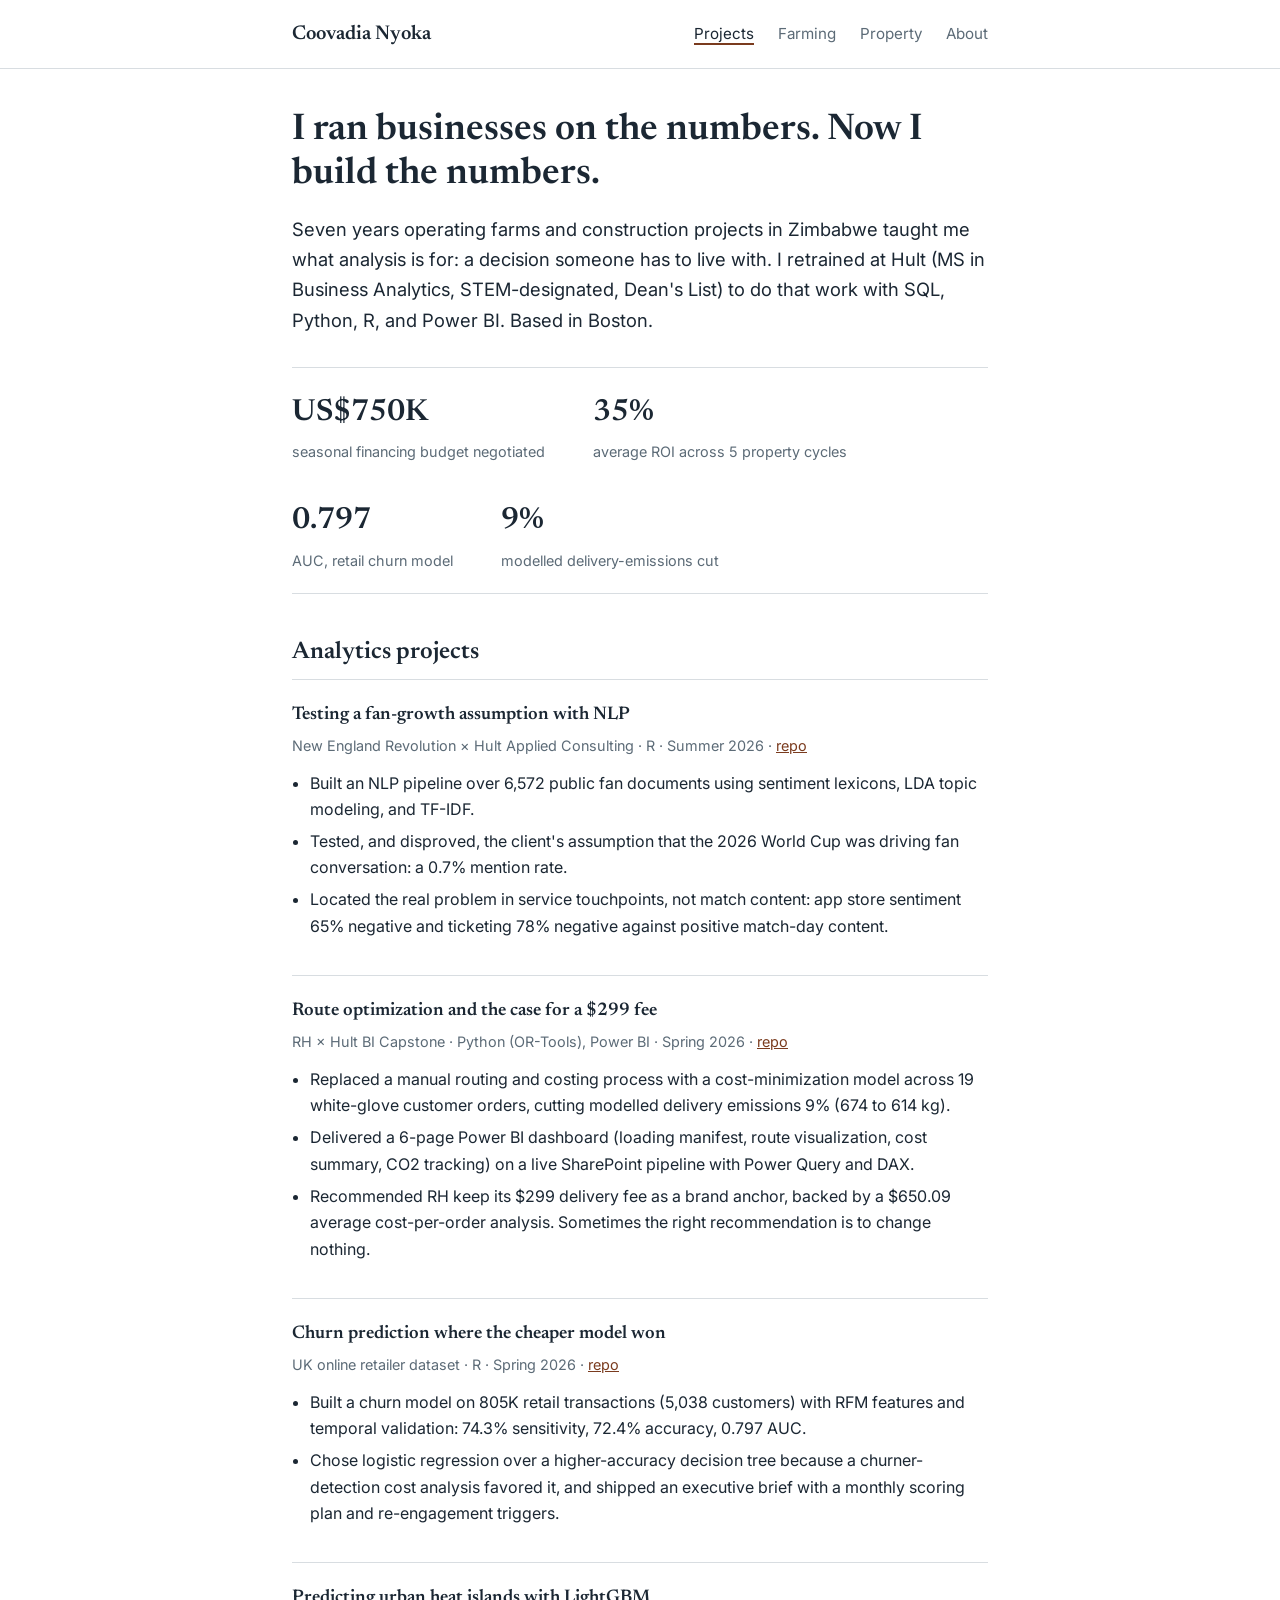
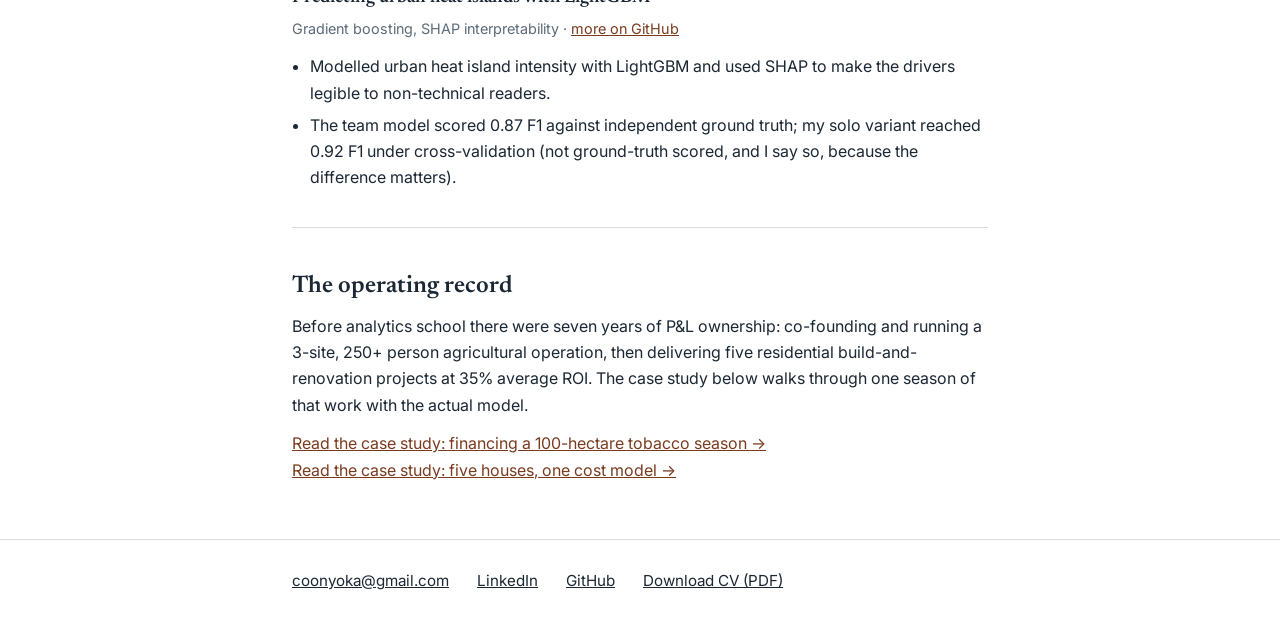
==== index.html @ 857e11a5 "Portfolio v1 Commit directly to the main branch" ====
<!DOCTYPE html>
<html lang="en">
<head>
<meta charset="utf-8">
<meta name="viewport" content="width=device-width, initial-scale=1">
<title>Coovadia Nyoka — Business &amp; Data Analyst</title>
<meta name="description" content="Business and data analyst in Boston. Seven years running multi-site operations on analytics I built myself, now applying that judgment with SQL, Python, R, and Power BI.">
<link rel="preconnect" href="https://fonts.googleapis.com">
<link href="https://fonts.googleapis.com/css2?family=Newsreader:wght@400;600&family=Inter:wght@400;500;600&display=swap" rel="stylesheet">
<link rel="stylesheet" href="style.css">
</head>
<body>
<header class="site">
  <div class="wrap">
    <a class="site-name" href="index.html">Coovadia Nyoka</a>
    <nav class="site-nav" aria-label="Site">
      <a href="index.html" aria-current="page">Projects</a>
      <a href="weird-leaf.html">Farming</a>
      <a href="thinnoff.html">Property</a>
      <a href="about.html">About</a>
    </nav>
  </div>
</header>

<main class="wrap">
  <h1>I ran businesses on the numbers. Now I build the numbers.</h1>
  <p class="lede">Seven years operating farms and construction projects in Zimbabwe taught me what analysis is for: a decision someone has to live with. I retrained at Hult (MS in Business Analytics, STEM-designated, Dean's List) to do that work with SQL, Python, R, and Power BI. Based in Boston.</p>

  <div class="figures" aria-label="Selected figures">
    <div class="figure"><b>US$750K</b><span>seasonal financing budget negotiated</span></div>
    <div class="figure"><b>35%</b><span>average ROI across 5 property cycles</span></div>
    <div class="figure"><b>0.797</b><span>AUC, retail churn model</span></div>
    <div class="figure"><b>9%</b><span>modelled delivery-emissions cut</span></div>
  </div>

  <h2>Analytics projects</h2>

  <article class="project">
    <h3>Testing a fan-growth assumption with NLP</h3>
    <p class="meta">New England Revolution × Hult Applied Consulting · R · Summer 2026 · <a href="https://github.com/cnyoka/revolution-nlp-analysis">repo</a></p>
    <ul>
      <li>Built an NLP pipeline over 6,572 public fan documents using sentiment lexicons, LDA topic modeling, and TF-IDF.</li>
      <li>Tested, and disproved, the client's assumption that the 2026 World Cup was driving fan conversation: a 0.7% mention rate.</li>
      <li>Located the real problem in service touchpoints, not match content: app store sentiment 65% negative and ticketing 78% negative against positive match-day content.</li>
    </ul>
  </article>

  <article class="project">
    <h3>Route optimization and the case for a $299 fee</h3>
    <p class="meta">RH × Hult BI Capstone · Python (OR-Tools), Power BI · Spring 2026 · <a href="https://github.com/cnyoka/rh-delivery-optimization">repo</a></p>
    <ul>
      <li>Replaced a manual routing and costing process with a cost-minimization model across 19 white-glove customer orders, cutting modelled delivery emissions 9% (674 to 614 kg).</li>
      <li>Delivered a 6-page Power BI dashboard (loading manifest, route visualization, cost summary, CO2 tracking) on a live SharePoint pipeline with Power Query and DAX.</li>
      <li>Recommended RH keep its $299 delivery fee as a brand anchor, backed by a $650.09 average cost-per-order analysis. Sometimes the right recommendation is to change nothing.</li>
    </ul>
  </article>

  <article class="project">
    <h3>Churn prediction where the cheaper model won</h3>
    <p class="meta">UK online retailer dataset · R · Spring 2026 · <a href="https://github.com/cnyoka/churn-prediction-r">repo</a></p>
    <ul>
      <li>Built a churn model on 805K retail transactions (5,038 customers) with RFM features and temporal validation: 74.3% sensitivity, 72.4% accuracy, 0.797 AUC.</li>
      <li>Chose logistic regression over a higher-accuracy decision tree because a churner-detection cost analysis favored it, and shipped an executive brief with a monthly scoring plan and re-engagement triggers.</li>
    </ul>
  </article>

  <article class="project">
    <h3>Predicting urban heat islands with LightGBM</h3>
    <p class="meta">Gradient boosting, SHAP interpretability · <a href="https://github.com/cnyoka">more on GitHub</a></p>
    <ul>
      <li>Modelled urban heat island intensity with LightGBM and used SHAP to make the drivers legible to non-technical readers.</li>
      <li>The team model scored 0.87 F1 against independent ground truth; my solo variant reached 0.92 F1 under cross-validation (not ground-truth scored, and I say so, because the difference matters).</li>
    </ul>
  </article>

  <h2>The operating record</h2>
  <p>Before analytics school there were seven years of P&amp;L ownership: co-founding and running a 3-site, 250+ person agricultural operation, then delivering five residential build-and-renovation projects at 35% average ROI. The case study below walks through one season of that work with the actual model.</p>
  <p><a href="weird-leaf.html">Read the case study: financing a 100-hectare tobacco season →</a><br><a href="thinnoff.html">Read the case study: five houses, one cost model →</a></p>
</main>

<footer class="site">
  <div class="wrap">
    <a href="mailto:coonyoka@gmail.com">coonyoka@gmail.com</a>
    <a href="https://www.linkedin.com/in/coovadia-nyoka">LinkedIn</a>
    <a href="https://github.com/cnyoka">GitHub</a>
    <a href="assets/Coovadia_Nyoka_CV.pdf">Download CV (PDF)</a>
  </div>
</footer>
</body>
</html>
---- style.css ----
:root {
  --ink: #1B2733;
  --slate: #5C6B77;
  --mahogany: #7A3B1E;
  --rule: #D8DDE1;
  --paper: #FFFFFF;
}

* { box-sizing: border-box; }

html { scroll-behavior: smooth; }
@media (prefers-reduced-motion: reduce) { html { scroll-behavior: auto; } }

body {
  margin: 0;
  background: var(--paper);
  color: var(--ink);
  font-family: "Inter", system-ui, sans-serif;
  font-size: 1.0rem;
  line-height: 1.65;
}

.wrap {
  max-width: 46rem;
  margin: 0 auto;
  padding: 0 1.25rem;
}

/* Header */
header.site {
  border-bottom: 1px solid var(--rule);
  padding: 1.1rem 0;
}
header.site .wrap {
  display: flex;
  align-items: baseline;
  justify-content: space-between;
  flex-wrap: wrap;
  gap: 0.5rem 1.5rem;
}
.site-name {
  font-family: "Newsreader", Georgia, serif;
  font-size: 1.25rem;
  font-weight: 600;
  color: var(--ink);
  text-decoration: none;
}
nav.site-nav a {
  color: var(--slate);
  text-decoration: none;
  margin-left: 1.25rem;
  font-size: 0.95rem;
}
nav.site-nav a[aria-current="page"] { color: var(--ink); border-bottom: 2px solid var(--mahogany); }
nav.site-nav a:hover, nav.site-nav a:focus { color: var(--mahogany); }

/* Type */
h1, h2, h3 {
  font-family: "Newsreader", Georgia, serif;
  font-weight: 600;
  line-height: 1.2;
  color: var(--ink);
}
h1 { font-size: 2.3rem; margin: 2.5rem 0 1rem; }
h2 { font-size: 1.5rem; margin: 2.75rem 0 0.75rem; }
h3 { font-size: 1.15rem; margin: 1.75rem 0 0.5rem; }
p { margin: 0.75rem 0; }
.lede { font-size: 1.15rem; color: var(--ink); }
.muted { color: var(--slate); }
a { color: var(--mahogany); }
a:focus-visible { outline: 2px solid var(--mahogany); outline-offset: 2px; }

/* Figures strip */
.figures {
  display: flex;
  flex-wrap: wrap;
  gap: 2rem 3rem;
  border-top: 1px solid var(--rule);
  border-bottom: 1px solid var(--rule);
  padding: 1.25rem 0;
  margin: 2rem 0;
}
.figure b {
  display: block;
  font-family: "Newsreader", Georgia, serif;
  font-size: 1.9rem;
  font-weight: 600;
}
.figure span { color: var(--slate); font-size: 0.9rem; }

/* Project entries */
.project { border-top: 1px solid var(--rule); padding: 1.5rem 0; }
.project:last-of-type { border-bottom: 1px solid var(--rule); }
.project h3 { margin-top: 0; }
.project .meta { color: var(--slate); font-size: 0.9rem; margin-top: 0.25rem; }
.project ul { margin: 0.5rem 0 0.75rem 1.1rem; padding: 0; }
.project li { margin: 0.35rem 0; }

/* Case study */
.case-step { margin: 2rem 0; }
.case-step h3 .step-no {
  color: var(--mahogany);
  font-family: "Newsreader", Georgia, serif;
  margin-right: 0.5rem;
}
figure.chart { margin: 2rem 0; }
figure.chart figcaption { color: var(--slate); font-size: 0.88rem; margin-top: 0.5rem; }
.note {
  border-left: 3px solid var(--mahogany);
  padding: 0.25rem 0 0.25rem 1rem;
  color: var(--slate);
  margin: 1.5rem 0;
}

table.data {
  border-collapse: collapse;
  width: 100%;
  font-size: 0.95rem;
  margin: 1.25rem 0;
}
table.data th, table.data td {
  text-align: left;
  padding: 0.45rem 0.75rem 0.45rem 0;
  border-bottom: 1px solid var(--rule);
}
table.data th { color: var(--slate); font-weight: 500; }
table.data td.num, table.data th.num { text-align: right; font-variant-numeric: tabular-nums; }

/* Footer */
footer.site {
  border-top: 1px solid var(--rule);
  margin-top: 3.5rem;
  padding: 1.75rem 0 2.5rem;
  color: var(--slate);
  font-size: 0.95rem;
}
footer.site .wrap { display: flex; flex-wrap: wrap; gap: 0.5rem 1.75rem; }
footer.site a { color: var(--ink); }

@media (max-width: 540px) {
  h1 { font-size: 1.8rem; }
  .figures { gap: 1.25rem 2rem; }
}

/* Photo exhibits */
figure.photo { margin: 1.75rem 0; }
figure.photo img { width: 100%; height: auto; display: block; border: 1px solid var(--rule); }
figure.photo figcaption { color: var(--slate); font-size: 0.88rem; margin-top: 0.5rem; }
.photo-pair { display: grid; grid-template-columns: 1fr 1fr; gap: 1rem; margin: 1.75rem 0; }
.photo-pair figure.photo { margin: 0; }
@media (max-width: 540px) { .photo-pair { grid-template-columns: 1fr; } }
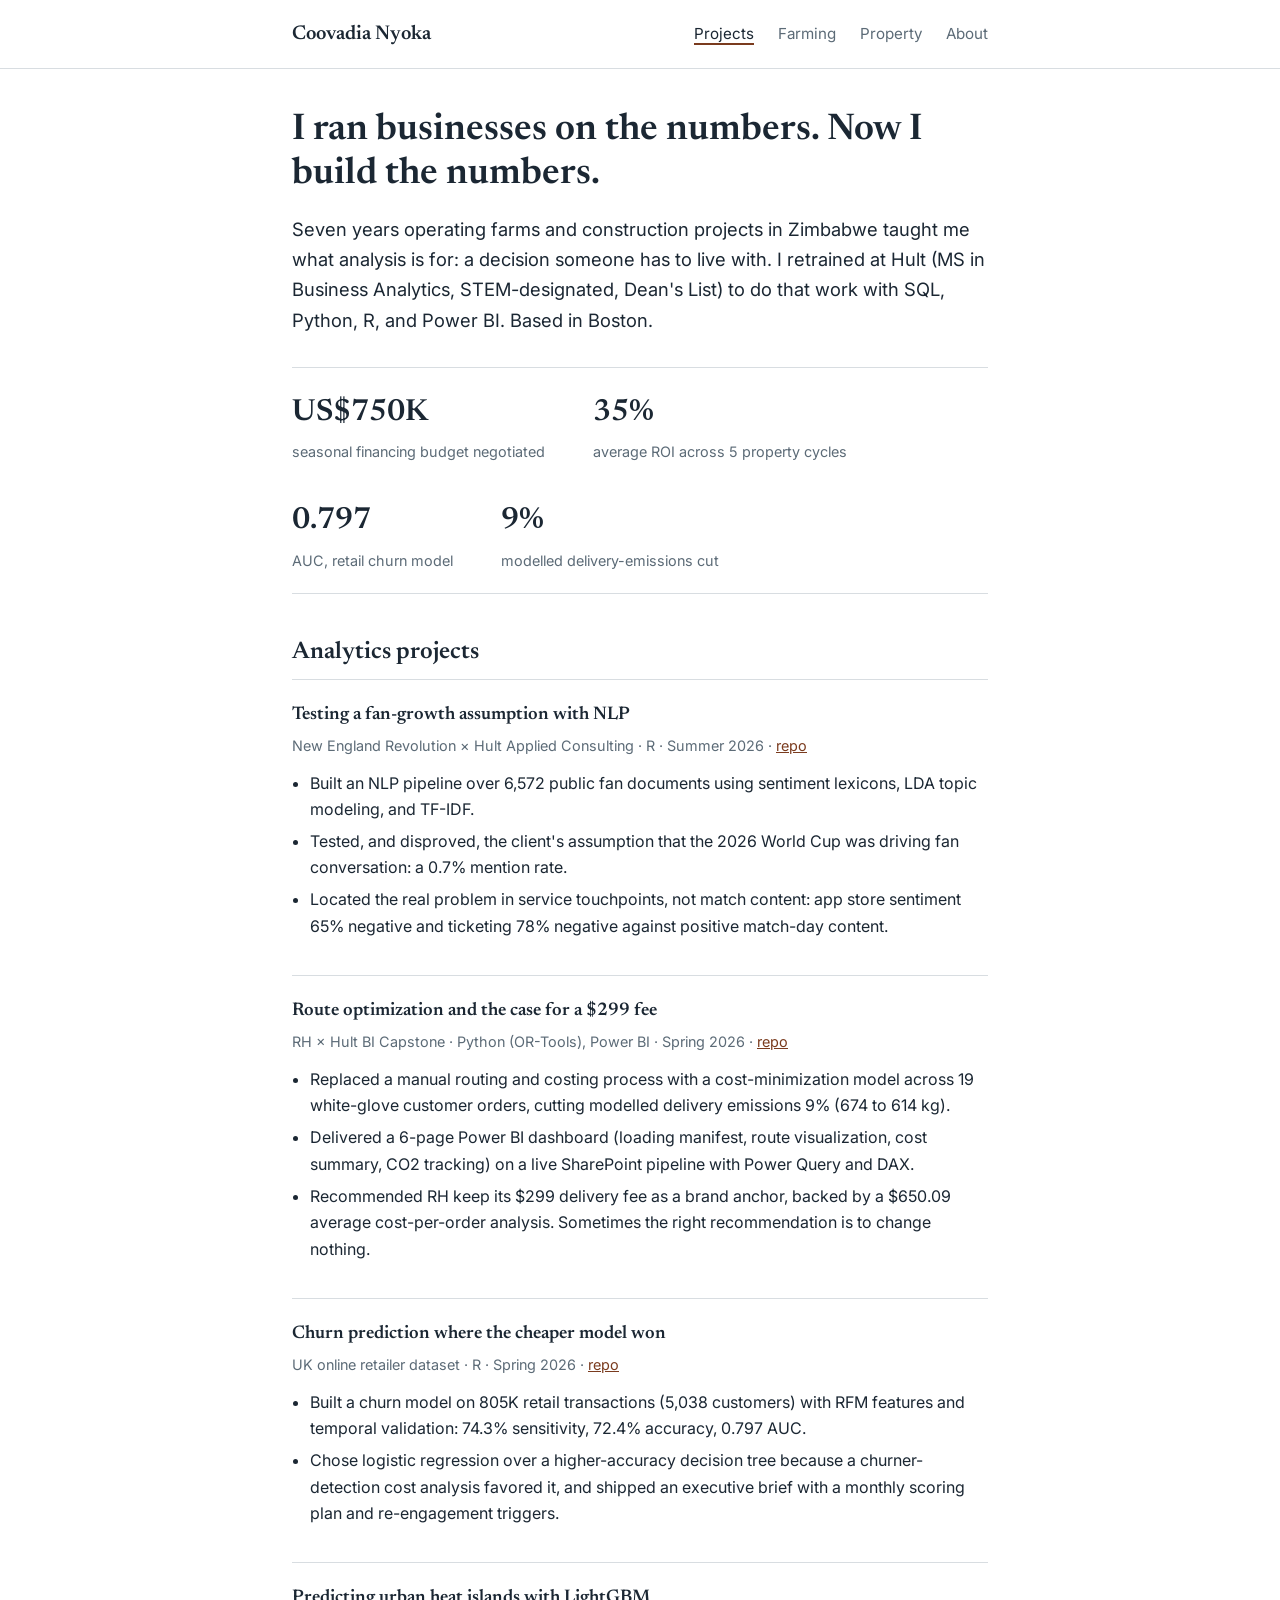
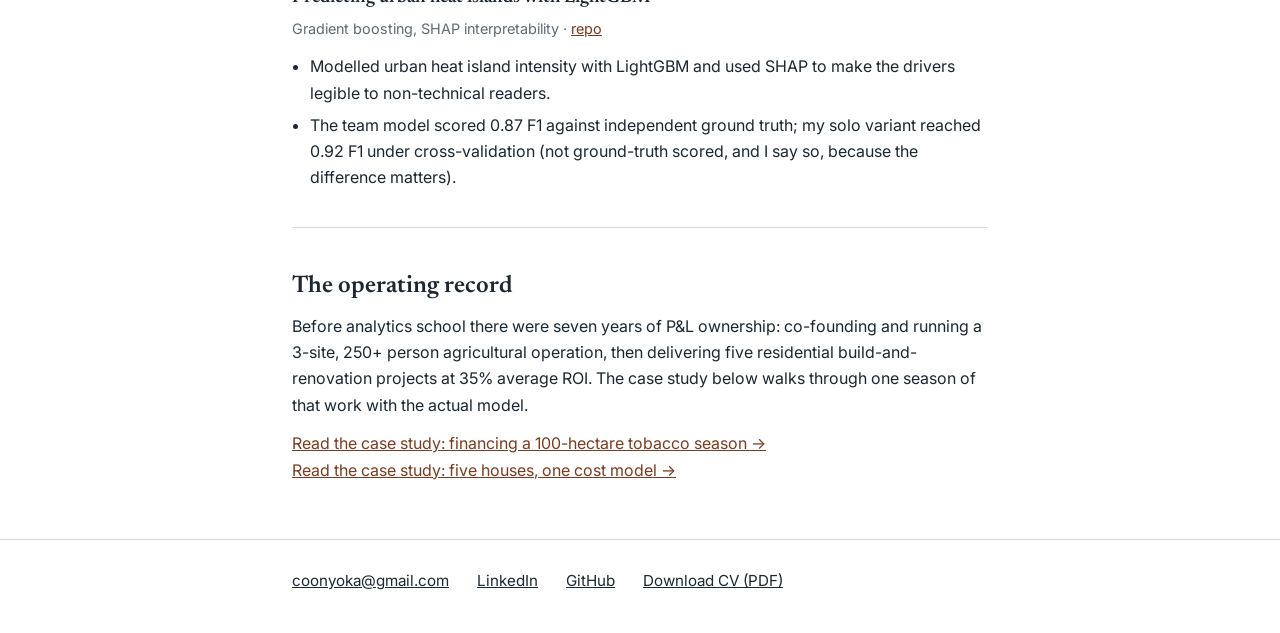
==== commit 53ff4e2a: "Add files via upload" ====
--- a/index.html
+++ b/index.html
@@ -3,8 +3,14 @@
 <head>
 <meta charset="utf-8">
 <meta name="viewport" content="width=device-width, initial-scale=1">
-<title>Coovadia Nyoka — Business &amp; Data Analyst</title>
+<title>Coovadia Nyoka | Business &amp; Data Analyst</title>
 <meta name="description" content="Business and data analyst in Boston. Seven years running multi-site operations on analytics I built myself, now applying that judgment with SQL, Python, R, and Power BI.">
+<meta property="og:title" content="Coovadia Nyoka | Business &amp; Data Analyst">
+<meta property="og:description" content="Two case studies with the original numbers: financing a 100-hectare tobacco season, and five houses delivered at 35% ROI.">
+<meta property="og:image" content="https://cnyoka.github.io/assets/img/og-card.jpg">
+<meta property="og:url" content="https://cnyoka.github.io">
+<meta property="og:type" content="website">
+<meta name="twitter:card" content="summary_large_image">
 <link rel="preconnect" href="https://fonts.googleapis.com">
 <link href="https://fonts.googleapis.com/css2?family=Newsreader:wght@400;600&family=Inter:wght@400;500;600&display=swap" rel="stylesheet">
 <link rel="stylesheet" href="style.css">
@@ -66,7 +72,7 @@
 
   <article class="project">
     <h3>Predicting urban heat islands with LightGBM</h3>
-    <p class="meta">Gradient boosting, SHAP interpretability · <a href="https://github.com/cnyoka">more on GitHub</a></p>
+    <p class="meta">Gradient boosting, SHAP interpretability · <a href="https://github.com/cnyoka/uhi-sentinel2-prediction">repo</a></p>
     <ul>
       <li>Modelled urban heat island intensity with LightGBM and used SHAP to make the drivers legible to non-technical readers.</li>
       <li>The team model scored 0.87 F1 against independent ground truth; my solo variant reached 0.92 F1 under cross-validation (not ground-truth scored, and I say so, because the difference matters).</li>
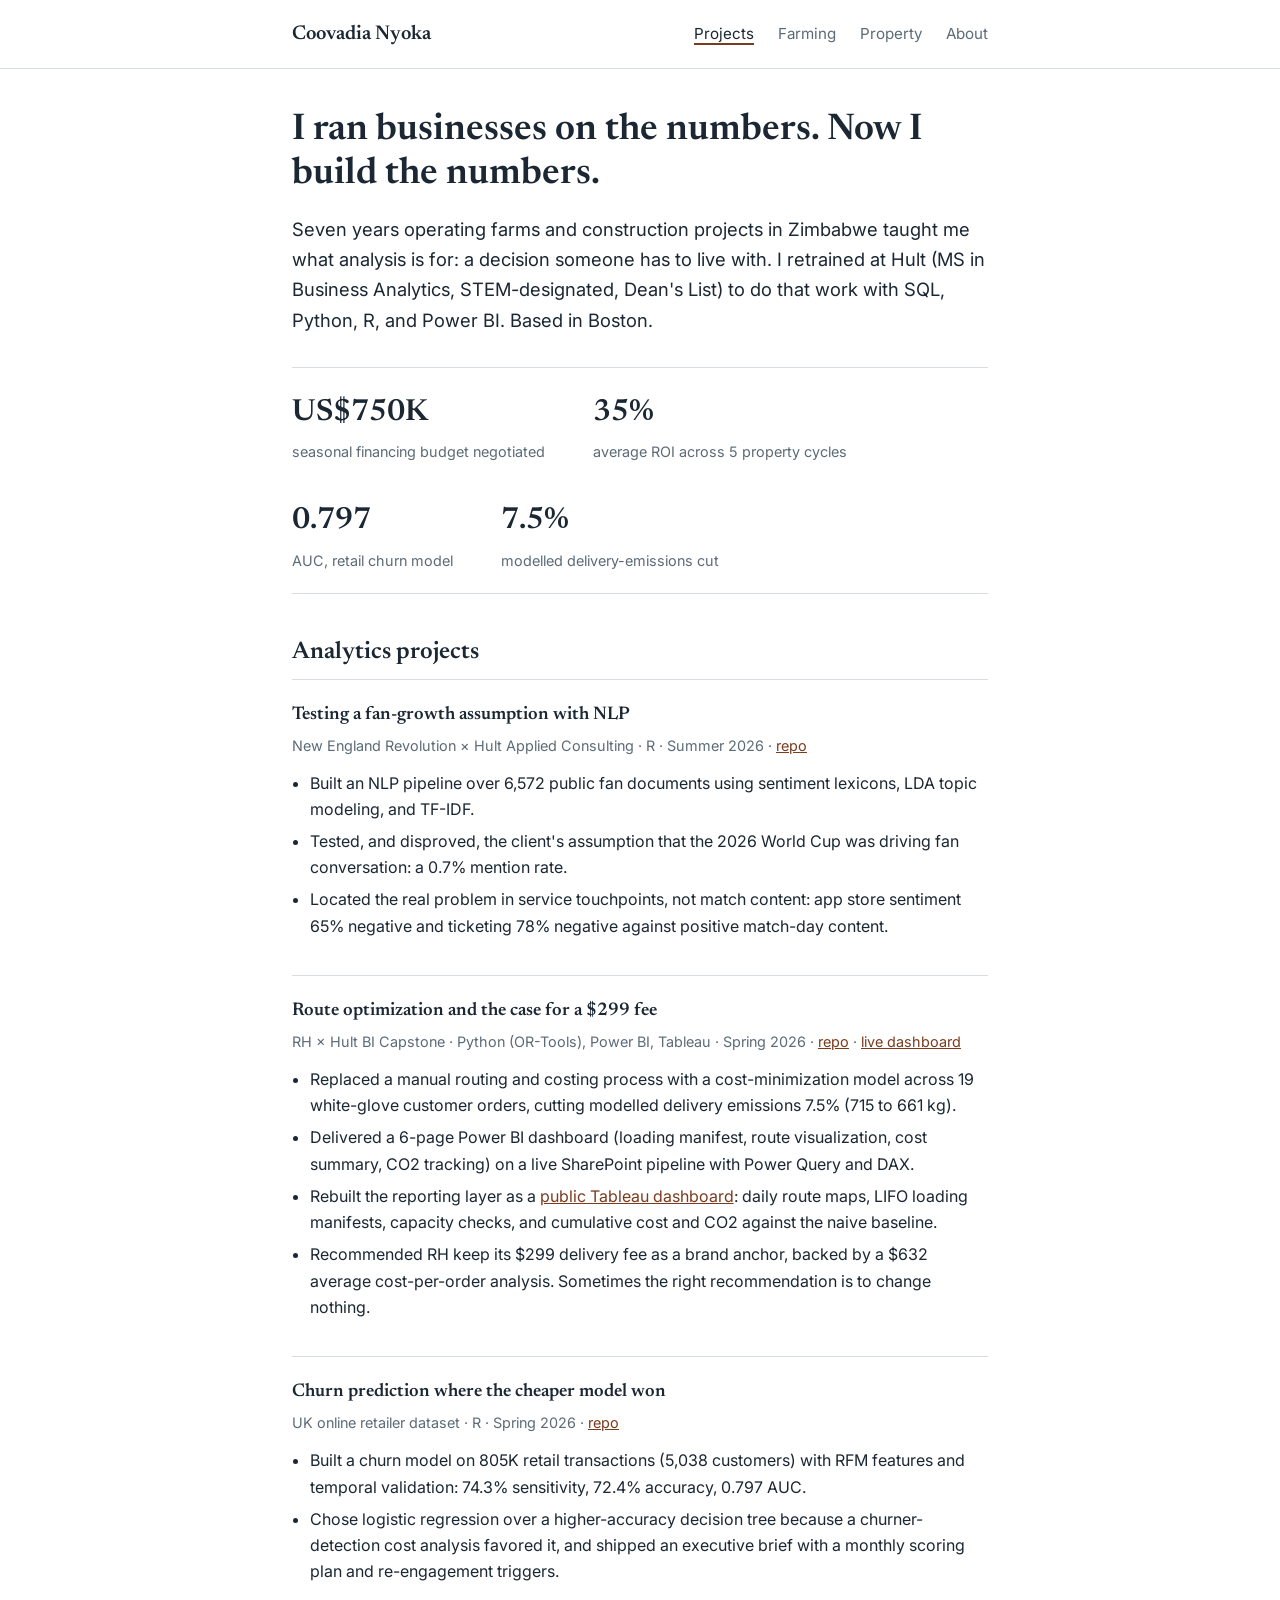
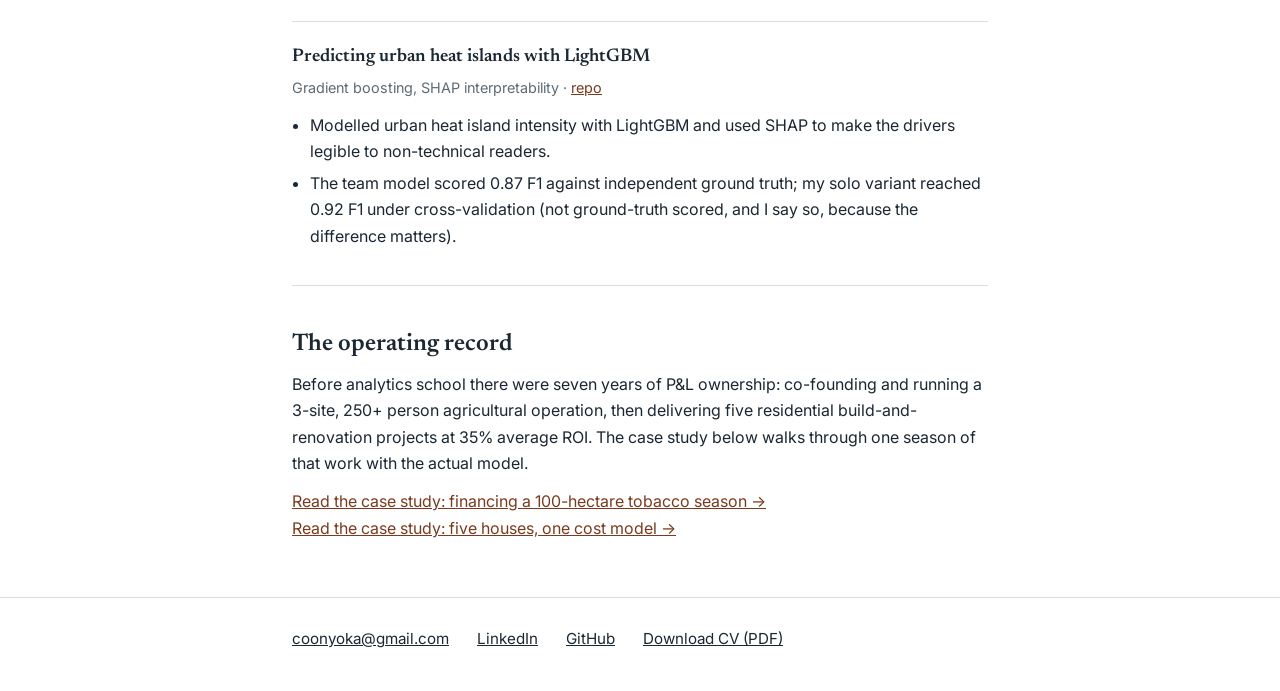
==== commit f8209d10: "Add files via upload" ====
--- a/index.html
+++ b/index.html
@@ -36,7 +36,7 @@
     <div class="figure"><b>US$750K</b><span>seasonal financing budget negotiated</span></div>
     <div class="figure"><b>35%</b><span>average ROI across 5 property cycles</span></div>
     <div class="figure"><b>0.797</b><span>AUC, retail churn model</span></div>
-    <div class="figure"><b>9%</b><span>modelled delivery-emissions cut</span></div>
+    <div class="figure"><b>7.5%</b><span>modelled delivery-emissions cut</span></div>
   </div>
 
   <h2>Analytics projects</h2>
@@ -53,11 +53,12 @@
 
   <article class="project">
     <h3>Route optimization and the case for a $299 fee</h3>
-    <p class="meta">RH × Hult BI Capstone · Python (OR-Tools), Power BI · Spring 2026 · <a href="https://github.com/cnyoka/rh-delivery-optimization">repo</a></p>
+    <p class="meta">RH × Hult BI Capstone · Python (OR-Tools), Power BI, Tableau · Spring 2026 · <a href="https://github.com/cnyoka/rh-delivery-optimization">repo</a> · <a href="https://public.tableau.com/app/profile/coovadia.nyoka3394/viz/RHWhiteGloveDeliveryOptimization/DailyOperations">live dashboard</a></p>
     <ul>
-      <li>Replaced a manual routing and costing process with a cost-minimization model across 19 white-glove customer orders, cutting modelled delivery emissions 9% (674 to 614 kg).</li>
+      <li>Replaced a manual routing and costing process with a cost-minimization model across 19 white-glove customer orders, cutting modelled delivery emissions 7.5% (715 to 661 kg).</li>
       <li>Delivered a 6-page Power BI dashboard (loading manifest, route visualization, cost summary, CO2 tracking) on a live SharePoint pipeline with Power Query and DAX.</li>
-      <li>Recommended RH keep its $299 delivery fee as a brand anchor, backed by a $650.09 average cost-per-order analysis. Sometimes the right recommendation is to change nothing.</li>
+      <li>Rebuilt the reporting layer as a <a href="https://public.tableau.com/app/profile/coovadia.nyoka3394/viz/RHWhiteGloveDeliveryOptimization/DailyOperations">public Tableau dashboard</a>: daily route maps, LIFO loading manifests, capacity checks, and cumulative cost and CO2 against the naive baseline.</li>
+      <li>Recommended RH keep its $299 delivery fee as a brand anchor, backed by a $632 average cost-per-order analysis. Sometimes the right recommendation is to change nothing.</li>
     </ul>
   </article>
 
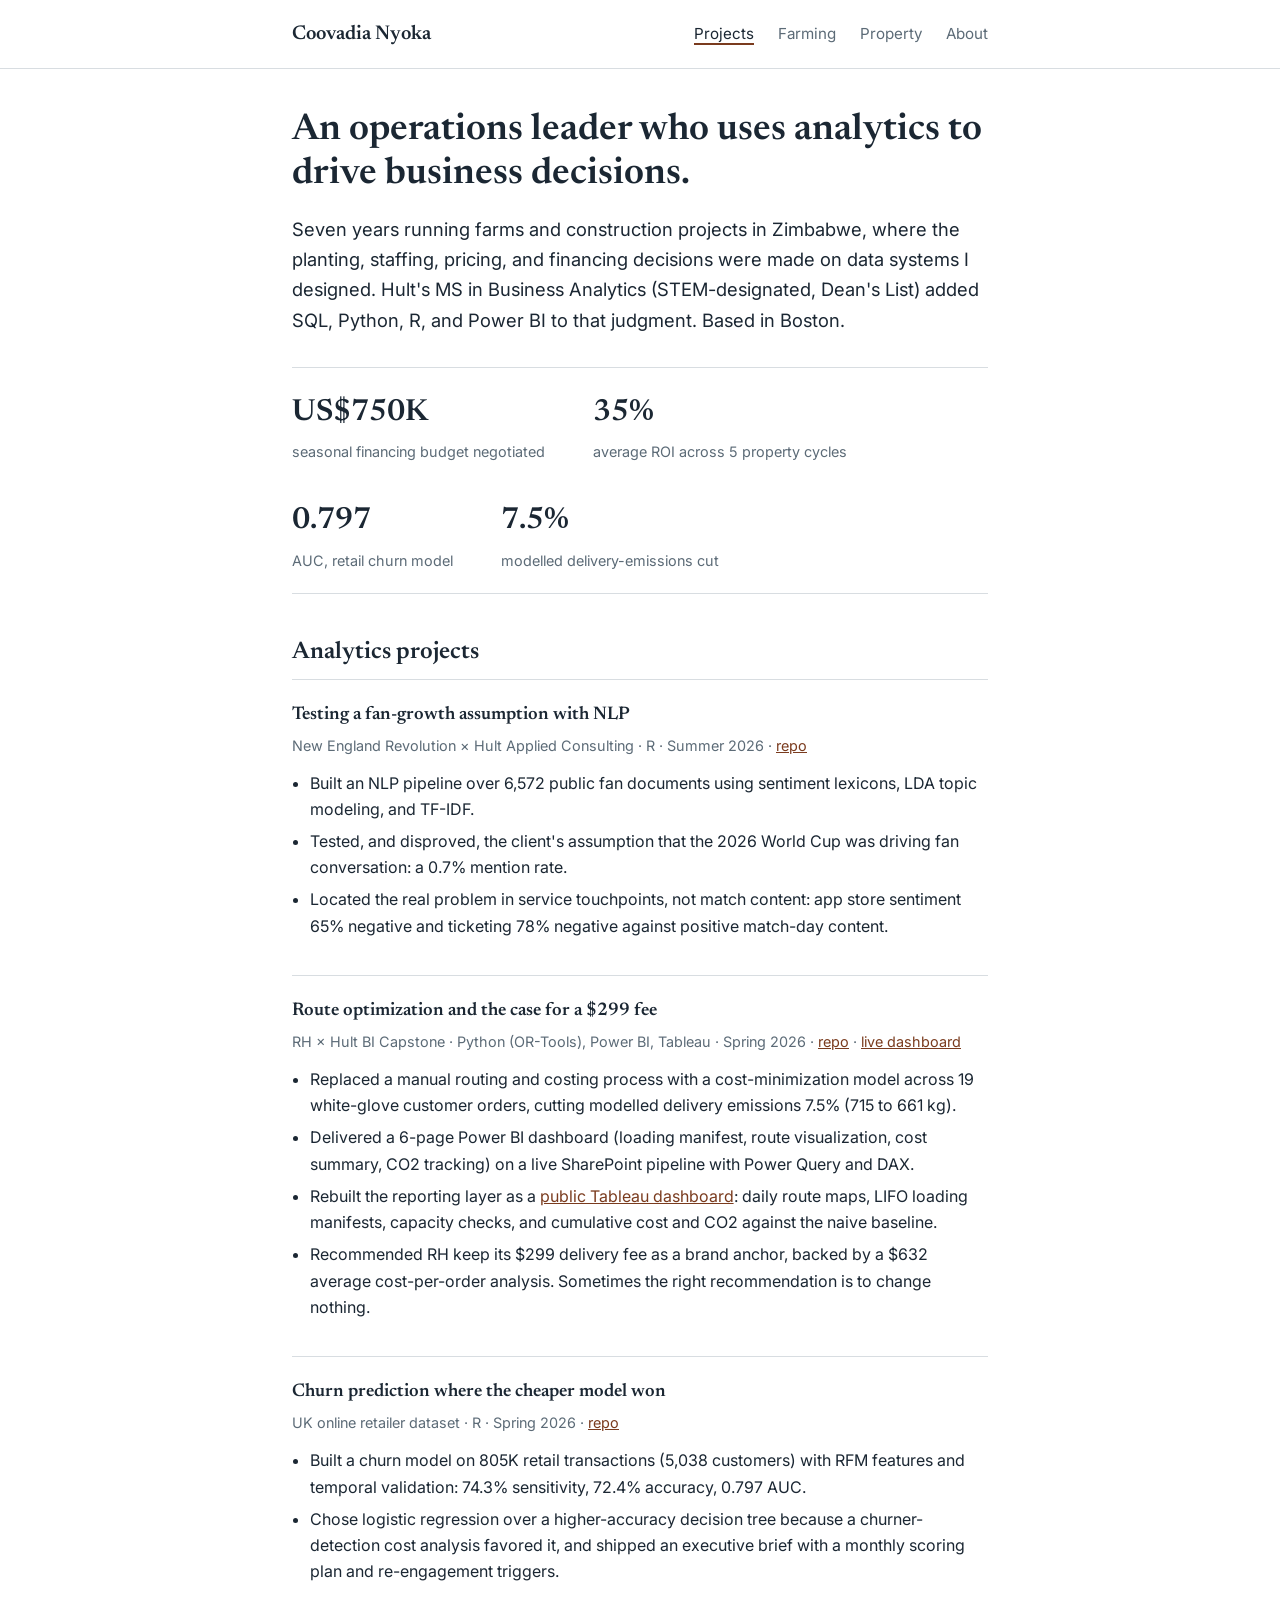
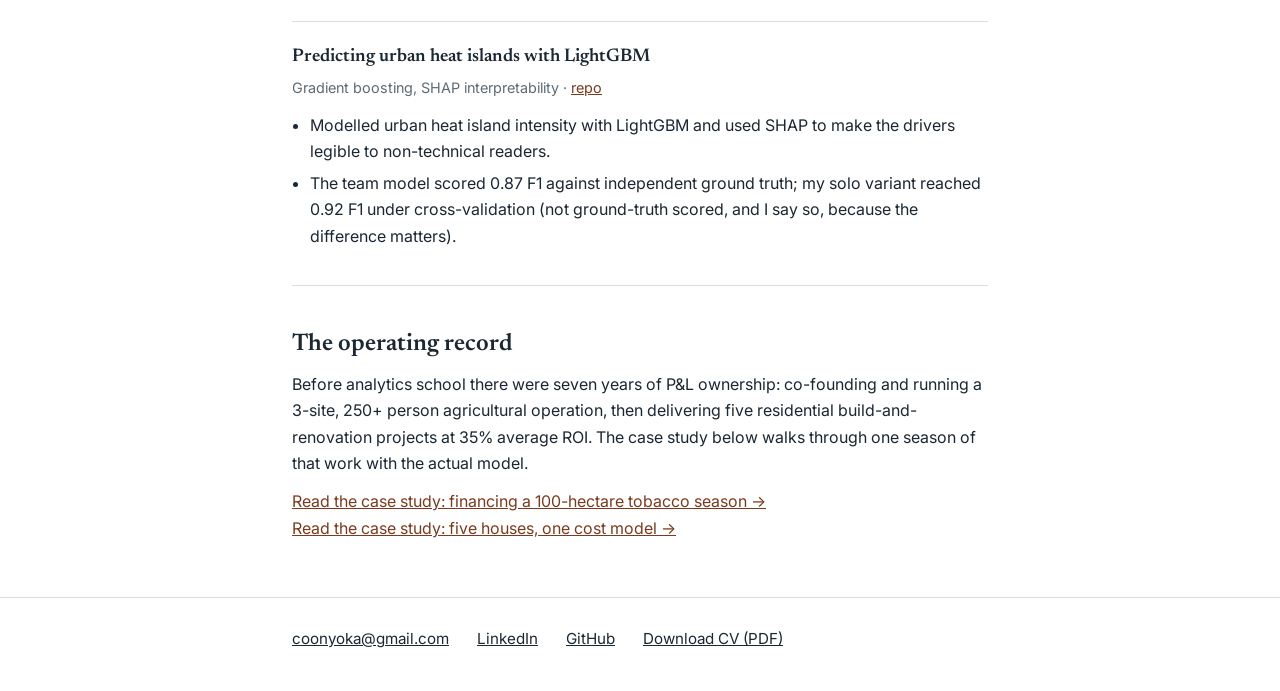
==== commit 3659a610: "Add files via upload" ====
--- a/index.html
+++ b/index.html
@@ -3,7 +3,7 @@
 <head>
 <meta charset="utf-8">
 <meta name="viewport" content="width=device-width, initial-scale=1">
-<title>Coovadia Nyoka | Business &amp; Data Analyst</title>
+<title>Coovadia Nyoka | Operations leader who uses analytics to drive business decisions</title>
 <meta name="description" content="Business and data analyst in Boston. Seven years running multi-site operations on analytics I built myself, now applying that judgment with SQL, Python, R, and Power BI.">
 <meta property="og:title" content="Coovadia Nyoka | Business &amp; Data Analyst">
 <meta property="og:description" content="Two case studies with the original numbers: financing a 100-hectare tobacco season, and five houses delivered at 35% ROI.">
@@ -29,8 +29,8 @@
 </header>
 
 <main class="wrap">
-  <h1>I ran businesses on the numbers. Now I build the numbers.</h1>
-  <p class="lede">Seven years operating farms and construction projects in Zimbabwe taught me what analysis is for: a decision someone has to live with. I retrained at Hult (MS in Business Analytics, STEM-designated, Dean's List) to do that work with SQL, Python, R, and Power BI. Based in Boston.</p>
+  <h1>An operations leader who uses analytics to drive business decisions.</h1>
+  <p class="lede">Seven years running farms and construction projects in Zimbabwe, where the planting, staffing, pricing, and financing decisions were made on data systems I designed. Hult's MS in Business Analytics (STEM-designated, Dean's List) added SQL, Python, R, and Power BI to that judgment. Based in Boston.</p>
 
   <div class="figures" aria-label="Selected figures">
     <div class="figure"><b>US$750K</b><span>seasonal financing budget negotiated</span></div>
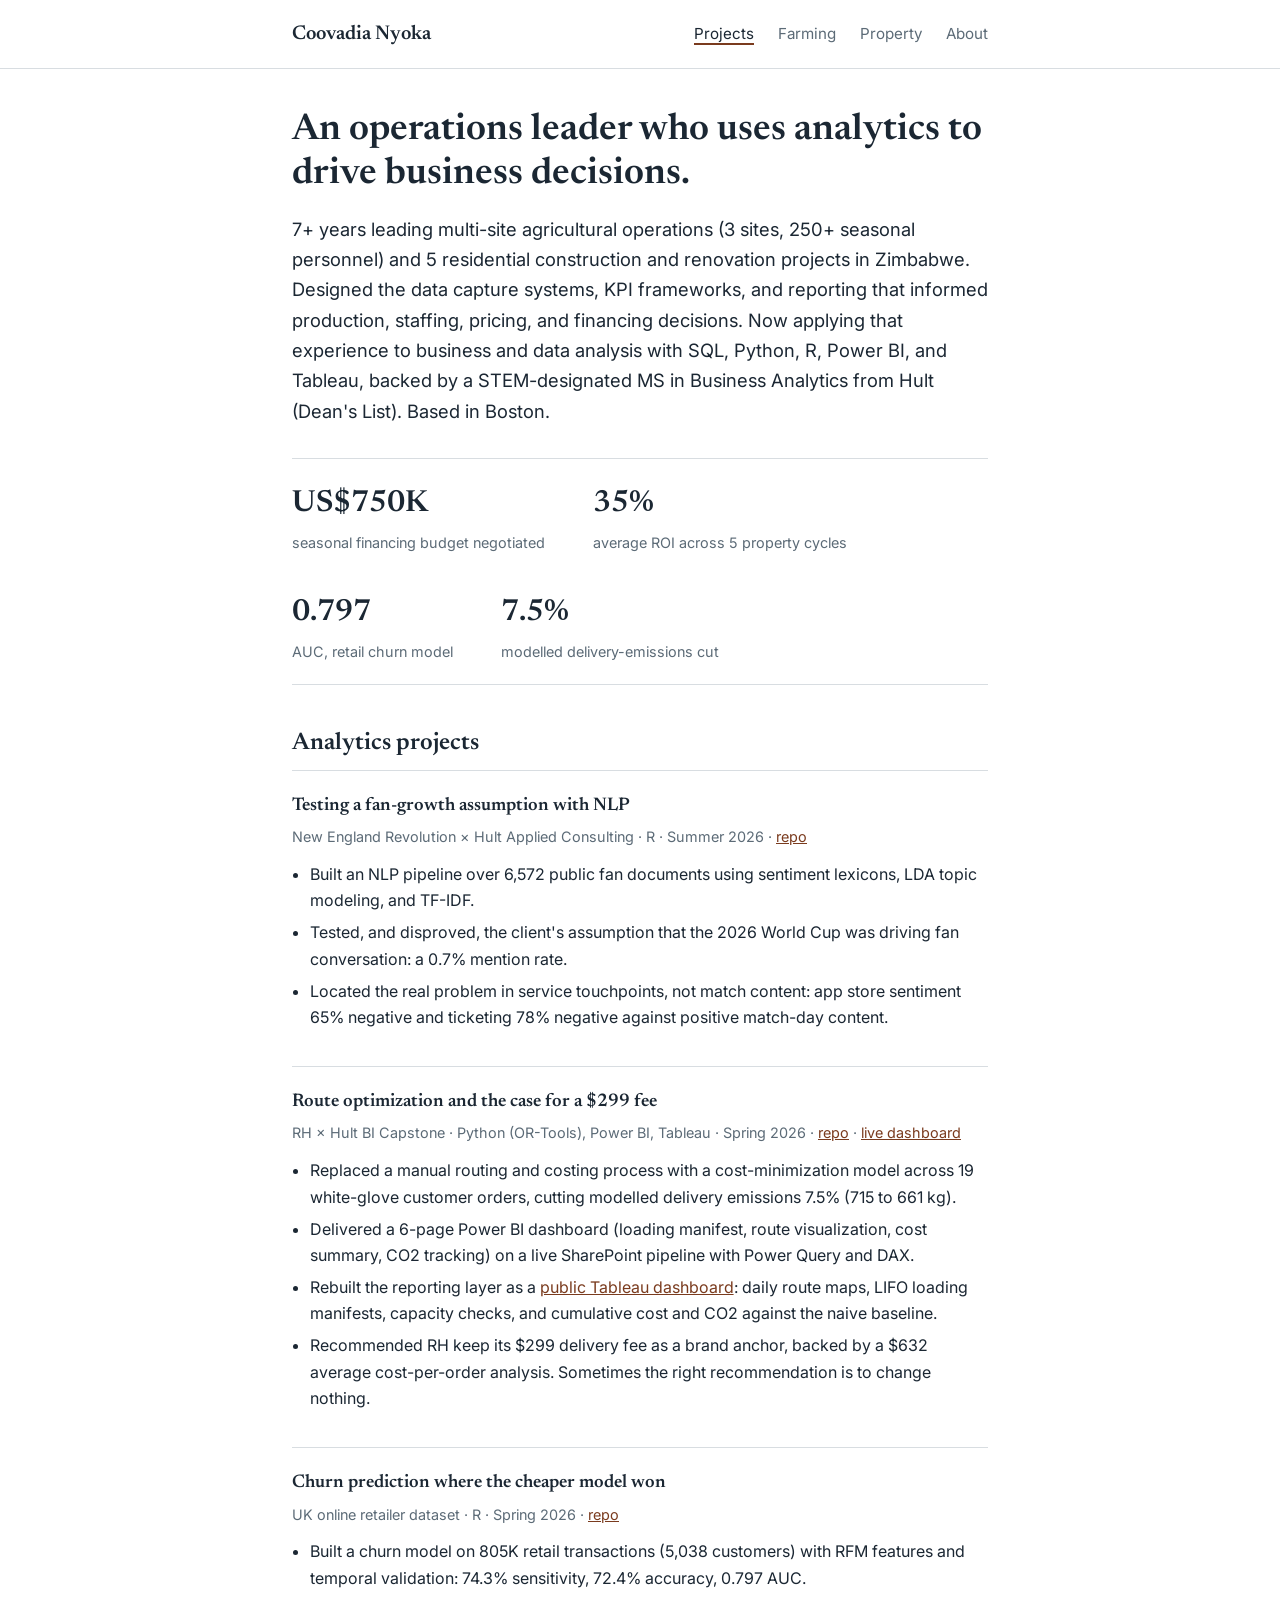
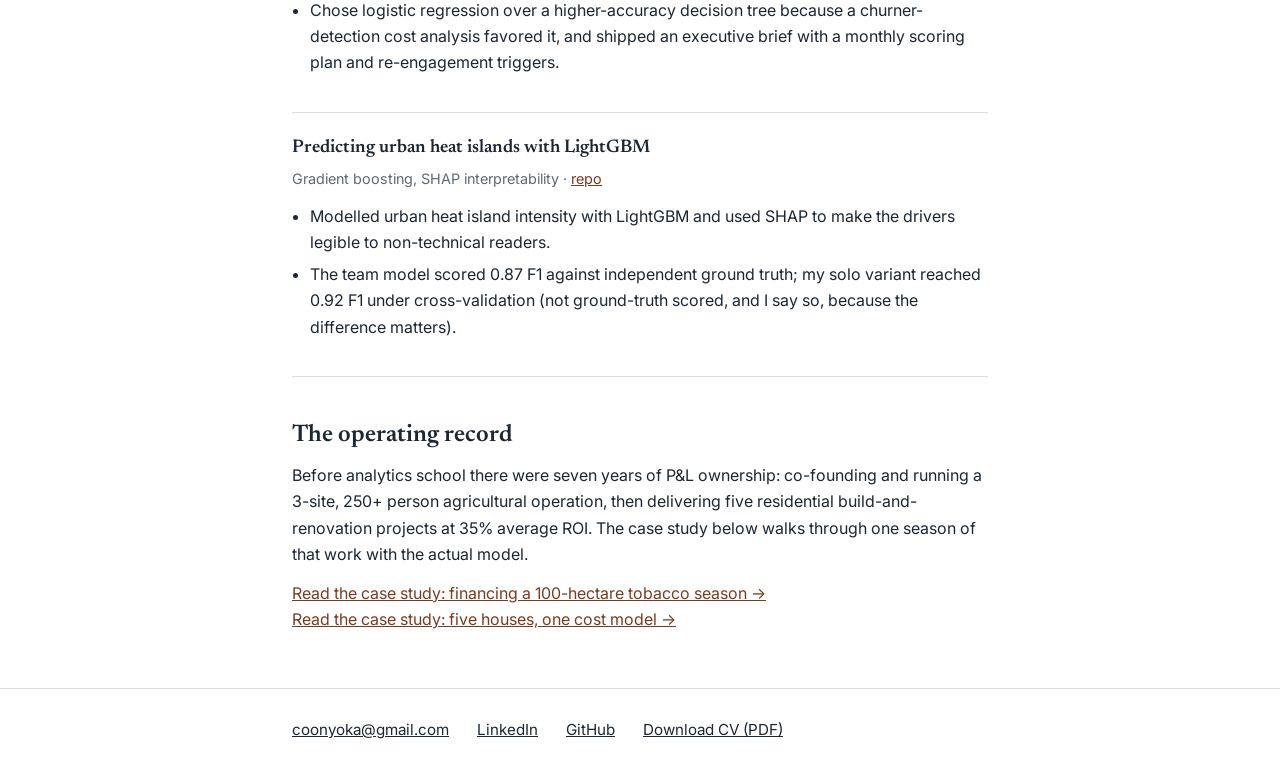
==== commit 0700e395: "Add files via upload" ====
--- a/index.html
+++ b/index.html
@@ -30,7 +30,7 @@
 
 <main class="wrap">
   <h1>An operations leader who uses analytics to drive business decisions.</h1>
-  <p class="lede">Seven years running farms and construction projects in Zimbabwe, where the planting, staffing, pricing, and financing decisions were made on data systems I designed. Hult's MS in Business Analytics (STEM-designated, Dean's List) added SQL, Python, R, and Power BI to that judgment. Based in Boston.</p>
+  <p class="lede">7+ years leading multi-site agricultural operations (3 sites, 250+ seasonal personnel) and 5 residential construction and renovation projects in Zimbabwe. Designed the data capture systems, KPI frameworks, and reporting that informed production, staffing, pricing, and financing decisions. Now applying that experience to business and data analysis with SQL, Python, R, Power BI, and Tableau, backed by a STEM-designated MS in Business Analytics from Hult (Dean's List). Based in Boston.</p>
 
   <div class="figures" aria-label="Selected figures">
     <div class="figure"><b>US$750K</b><span>seasonal financing budget negotiated</span></div>
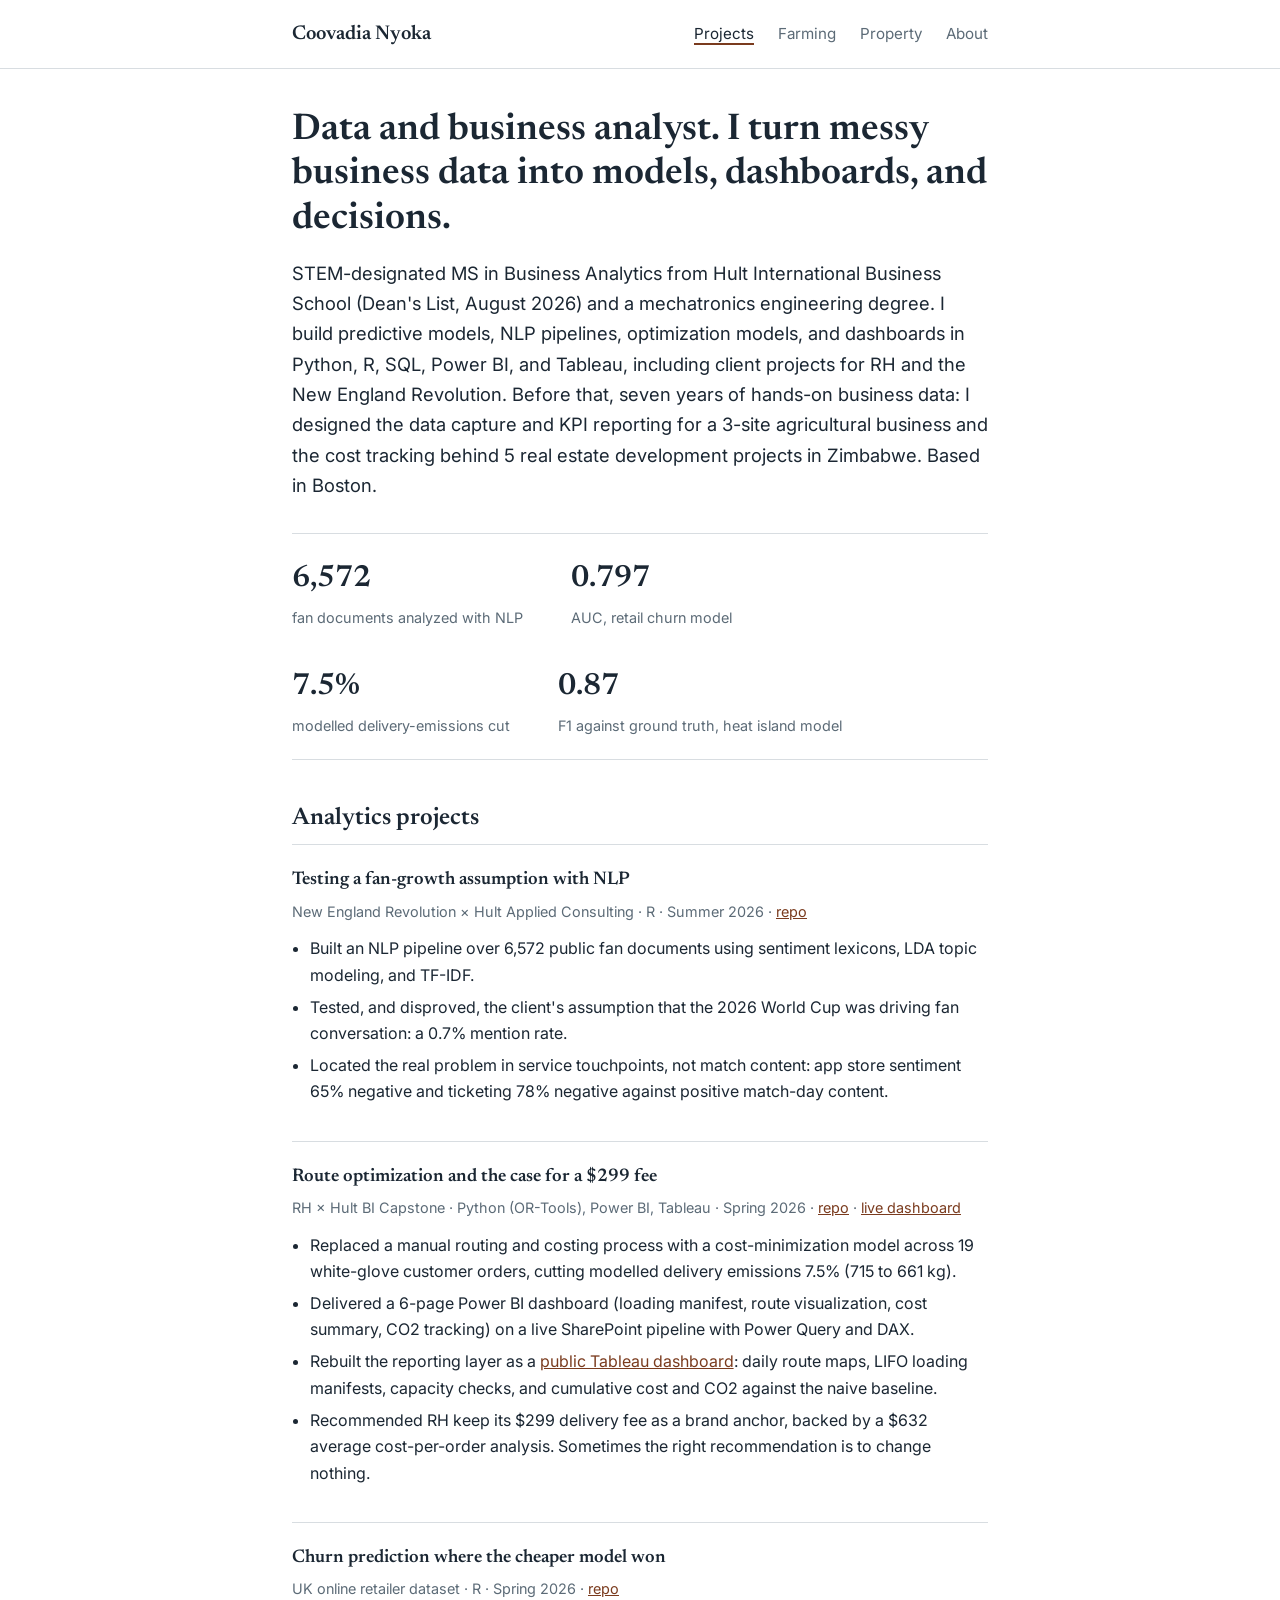
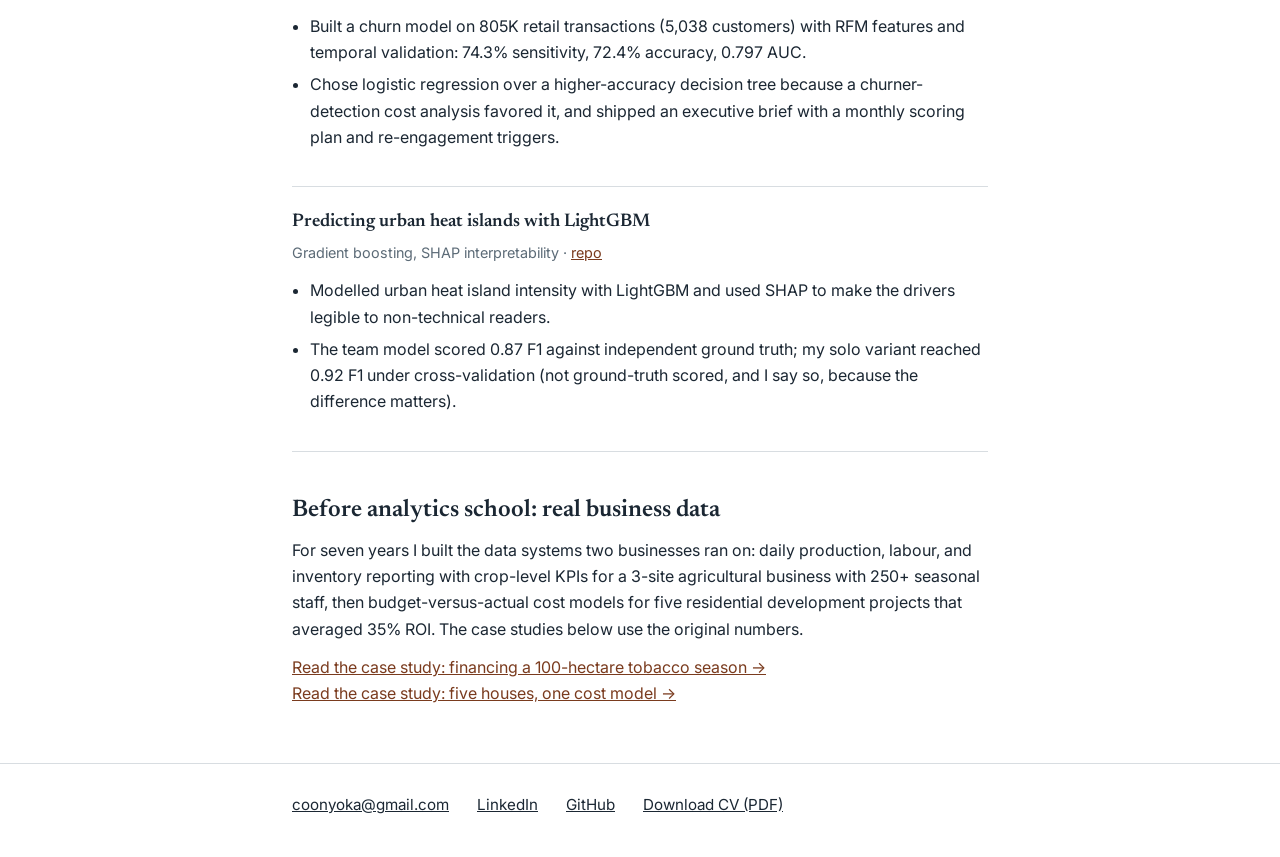
==== commit 9fb840b2: "Add files via upload" ====
--- a/index.html
+++ b/index.html
@@ -3,10 +3,10 @@
 <head>
 <meta charset="utf-8">
 <meta name="viewport" content="width=device-width, initial-scale=1">
-<title>Coovadia Nyoka | Operations leader who uses analytics to drive business decisions</title>
-<meta name="description" content="Business and data analyst in Boston. Seven years running multi-site operations on analytics I built myself, now applying that judgment with SQL, Python, R, and Power BI.">
+<title>Coovadia Nyoka | Data and Business Analyst</title>
+<meta name="description" content="Data and business analyst in Boston. Predictive models, NLP, optimization, and dashboards in Python, R, SQL, Power BI, and Tableau, with seven years of hands-on business data behind them.">
 <meta property="og:title" content="Coovadia Nyoka | Business &amp; Data Analyst">
-<meta property="og:description" content="Two case studies with the original numbers: financing a 100-hectare tobacco season, and five houses delivered at 35% ROI.">
+<meta property="og:description" content="Analytics projects in NLP, churn prediction, route optimization, and machine learning, plus two case studies built on real business data.">
 <meta property="og:image" content="https://cnyoka.github.io/assets/img/og-card.jpg">
 <meta property="og:url" content="https://cnyoka.github.io">
 <meta property="og:type" content="website">
@@ -29,14 +29,14 @@
 </header>
 
 <main class="wrap">
-  <h1>An operations leader who uses analytics to drive business decisions.</h1>
-  <p class="lede">7+ years leading multi-site agricultural operations (3 sites, 250+ seasonal personnel) and 5 residential construction and renovation projects in Zimbabwe. Designed the data capture systems, KPI frameworks, and reporting that informed production, staffing, pricing, and financing decisions. Now applying that experience to business and data analysis with SQL, Python, R, Power BI, and Tableau, backed by a STEM-designated MS in Business Analytics from Hult (Dean's List). Based in Boston.</p>
+  <h1>Data and business analyst. I turn messy business data into models, dashboards, and decisions.</h1>
+  <p class="lede">STEM-designated MS in Business Analytics from Hult International Business School (Dean's List, August 2026) and a mechatronics engineering degree. I build predictive models, NLP pipelines, optimization models, and dashboards in Python, R, SQL, Power BI, and Tableau, including client projects for RH and the New England Revolution. Before that, seven years of hands-on business data: I designed the data capture and KPI reporting for a 3-site agricultural business and the cost tracking behind 5 real estate development projects in Zimbabwe. Based in Boston.</p>
 
   <div class="figures" aria-label="Selected figures">
-    <div class="figure"><b>US$750K</b><span>seasonal financing budget negotiated</span></div>
-    <div class="figure"><b>35%</b><span>average ROI across 5 property cycles</span></div>
+    <div class="figure"><b>6,572</b><span>fan documents analyzed with NLP</span></div>
     <div class="figure"><b>0.797</b><span>AUC, retail churn model</span></div>
     <div class="figure"><b>7.5%</b><span>modelled delivery-emissions cut</span></div>
+    <div class="figure"><b>0.87</b><span>F1 against ground truth, heat island model</span></div>
   </div>
 
   <h2>Analytics projects</h2>
@@ -80,8 +80,8 @@
     </ul>
   </article>
 
-  <h2>The operating record</h2>
-  <p>Before analytics school there were seven years of P&amp;L ownership: co-founding and running a 3-site, 250+ person agricultural operation, then delivering five residential build-and-renovation projects at 35% average ROI. The case study below walks through one season of that work with the actual model.</p>
+  <h2>Before analytics school: real business data</h2>
+  <p>For seven years I built the data systems two businesses ran on: daily production, labour, and inventory reporting with crop-level KPIs for a 3-site agricultural business with 250+ seasonal staff, then budget-versus-actual cost models for five residential development projects that averaged 35% ROI. The case studies below use the original numbers.</p>
   <p><a href="weird-leaf.html">Read the case study: financing a 100-hectare tobacco season →</a><br><a href="thinnoff.html">Read the case study: five houses, one cost model →</a></p>
 </main>
 
